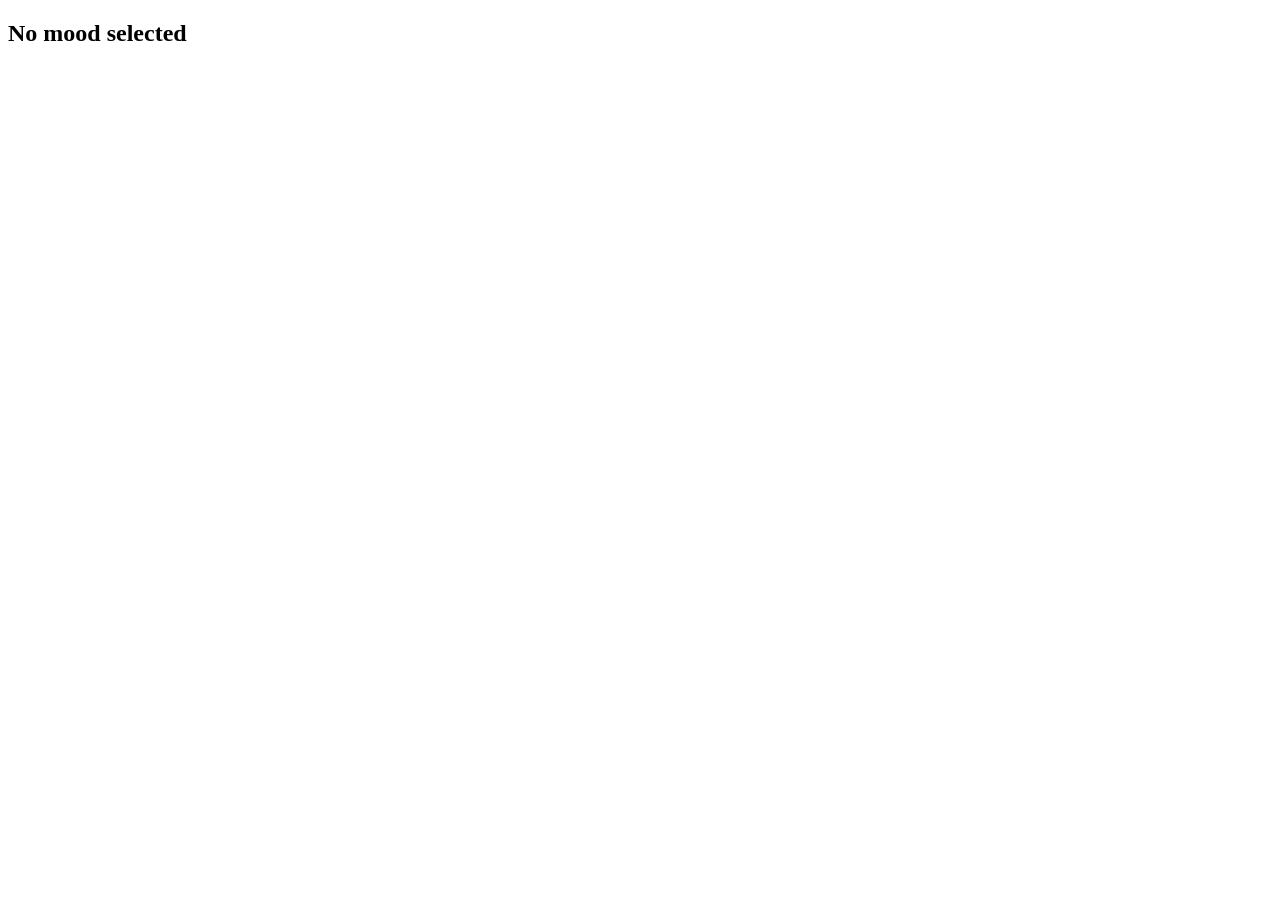
==== result.html @ b67a97ed "Add files via upload" ====
<!DOCTYPE html>
<html lang="en">
<head>
  <meta charset="UTF-8">
  <title>MonoMood Result</title>
  <link rel="stylesheet" href="style.css">
</head>
<body>

<div class="container">
  <div class="card">

    <h2 id="moodText"></h2>
    <p id="quoteText"></p>
    <p id="foodText"></p>

  </div>
</div>

<script>
  const mood = localStorage.getItem("mood");

  if (mood === "happy") {
    document.getElementById("moodText").innerText = "😊 You are feeling Happy";
    document.getElementById("quoteText").innerText =
      "Happiness is a choice. Choose it today 💛";
    document.getElementById("foodText").innerText =
      "Suggested treat: 🍫 Chocolate / 🍦 Ice Cream";
  }

  else if (mood === "sad") {
    document.getElementById("moodText").innerText = "😢 You are feeling Sad";
    document.getElementById("quoteText").innerText =
      "It's okay to feel sad. Better days are coming 🌈";
    document.getElementById("foodText").innerText =
      "Suggested treat: ☕ Tea / 🍰 Cake";
  }

  else if (mood === "stress") {
    document.getElementById("moodText").innerText = "😔 You are feeling Stressed";
    document.getElementById("quoteText").innerText =
      "Take a deep breath. You are stronger than you think 💪";
    document.getElementById("foodText").innerText =
      "Suggested treat: ☕ Green Tea / 🍪 Biscuits";
  }

  else if (mood === "love") {
    document.getElementById("moodText").innerText = "❤️ You are feeling Love";
    document.getElementById("quoteText").innerText =
      "Love makes everything beautiful 💕";
    document.getElementById("foodText").innerText =
      "Suggested treat: 🍰 Cake / 🍓 Desserts";
  }

  else {
    document.getElementById("moodText").innerText = "No mood selected";
  }
</script>

</body>
</html>
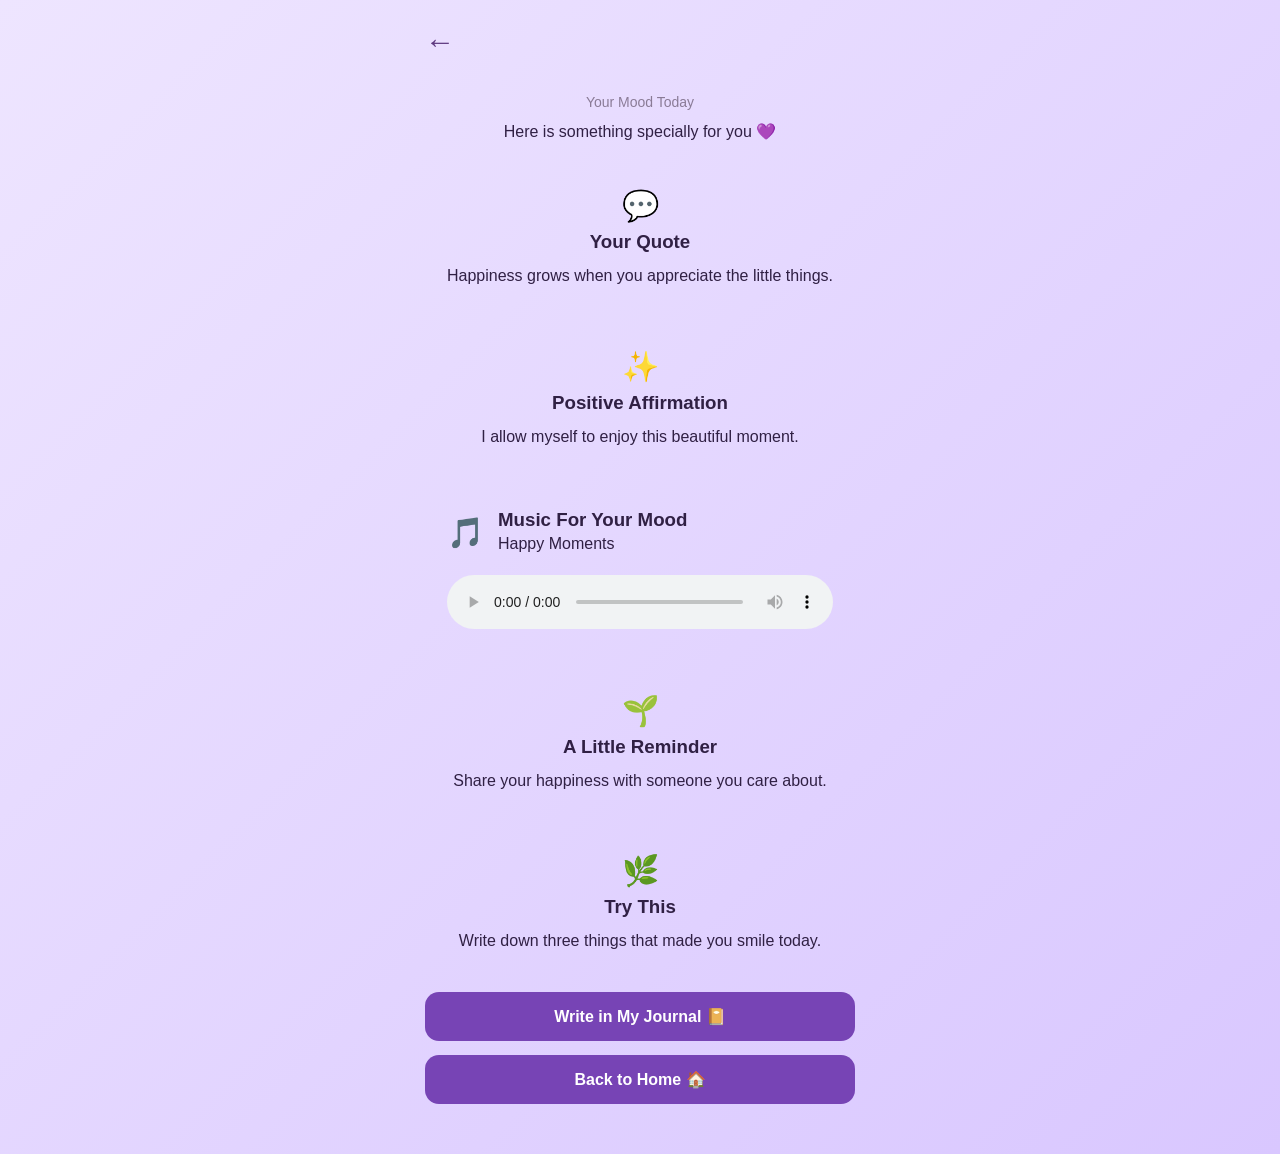
==== commit aca29232: "Add files via upload" ====
--- a/result.html
+++ b/result.html
@@ -1,61 +1,128 @@
-<!DOCTYPE html>
-<html lang="en">
-<head>
-  <meta charset="UTF-8">
-  <title>MonoMood Result</title>
-  <link rel="stylesheet" href="style.css">
-</head>
-<body>
-
-<div class="container">
-  <div class="card">
-
-    <h2 id="moodText"></h2>
-    <p id="quoteText"></p>
-    <p id="foodText"></p>
-
-  </div>
-</div>
-
-<script>
-  const mood = localStorage.getItem("mood");
-
-  if (mood === "happy") {
-    document.getElementById("moodText").innerText = "😊 You are feeling Happy";
-    document.getElementById("quoteText").innerText =
-      "Happiness is a choice. Choose it today 💛";
-    document.getElementById("foodText").innerText =
-      "Suggested treat: 🍫 Chocolate / 🍦 Ice Cream";
-  }
-
-  else if (mood === "sad") {
-    document.getElementById("moodText").innerText = "😢 You are feeling Sad";
-    document.getElementById("quoteText").innerText =
-      "It's okay to feel sad. Better days are coming 🌈";
-    document.getElementById("foodText").innerText =
-      "Suggested treat: ☕ Tea / 🍰 Cake";
-  }
-
-  else if (mood === "stress") {
-    document.getElementById("moodText").innerText = "😔 You are feeling Stressed";
-    document.getElementById("quoteText").innerText =
-      "Take a deep breath. You are stronger than you think 💪";
-    document.getElementById("foodText").innerText =
-      "Suggested treat: ☕ Green Tea / 🍪 Biscuits";
-  }
-
-  else if (mood === "love") {
-    document.getElementById("moodText").innerText = "❤️ You are feeling Love";
-    document.getElementById("quoteText").innerText =
-      "Love makes everything beautiful 💕";
-    document.getElementById("foodText").innerText =
-      "Suggested treat: 🍰 Cake / 🍓 Desserts";
-  }
-
-  else {
-    document.getElementById("moodText").innerText = "No mood selected";
-  }
-</script>
-
-</body>
+<!DOCTYPE html>
+<html lang="en">
+<head>
+    <meta charset="UTF-8">
+    <meta name="viewport" content="width=device-width, initial-scale=1.0">
+
+    <title>MonoMood | Your Mood</title>
+
+    <link rel="stylesheet" href="style.css">
+</head>
+
+<body>
+
+    <div class="result-page">
+
+        <!-- Back -->
+        <a href="mood.html" class="back-btn">←</a>
+
+        <!-- Mood Header -->
+        <div class="result-header">
+
+            <p class="small-text">Your Mood Today</p>
+
+            <div id="resultEmoji" class="result-emoji">😊</div>
+
+            <h1 id="resultMood">Happy</h1>
+
+            <p>Here is something specially for you 💜</p>
+
+        </div>
+
+
+        <!-- Quote -->
+        <div class="result-card quote-card">
+
+            <div class="card-icon">💬</div>
+
+            <h3>Your Quote</h3>
+
+            <p id="moodQuote">
+                Believe in yourself. Good things are coming your way.
+            </p>
+
+        </div>
+
+
+        <!-- Positive Affirmation -->
+        <div class="result-card">
+
+            <div class="card-icon">✨</div>
+
+            <h3>Positive Affirmation</h3>
+
+            <p id="moodAffirmation">
+                I deserve happiness, peace and good moments.
+            </p>
+
+        </div>
+
+
+        <!-- Music -->
+        <div class="result-card music-card">
+
+            <div class="music-title">
+
+                <div class="card-icon">🎵</div>
+
+                <div>
+                    <h3>Music For Your Mood</h3>
+                    <p id="musicName">Peaceful Moments</p>
+                </div>
+
+            </div>
+
+            <audio id="moodMusic" controls>
+                <source src="" type="audio/mpeg">
+                Your browser does not support audio.
+            </audio>
+
+        </div>
+
+
+        <!-- Reminder -->
+        <div class="result-card">
+
+            <div class="card-icon">🌱</div>
+
+            <h3>A Little Reminder</h3>
+
+            <p id="moodAdvice">
+                Take a moment to appreciate the little things around you.
+            </p>
+
+        </div>
+
+
+        <!-- Activity -->
+        <div class="result-card activity-card">
+
+            <div class="card-icon">🌿</div>
+
+            <h3>Try This</h3>
+
+            <p id="moodActivity">
+                Take a few minutes to enjoy something that makes you happy.
+            </p>
+
+        </div>
+
+
+        <!-- Journal Button -->
+        <button class="continue-btn" onclick="goToJournal()">
+            Write in My Journal 📔
+        </button>
+
+
+        <!-- Home Button -->
+        <button class="home-btn" onclick="goToHome()">
+            Back to Home 🏠
+        </button>
+
+    </div>
+
+
+    <script src="script.js"></script>
+
+</body>
 </html>
--- a/style.css
+++ b/style.css
@@ -0,0 +1,597 @@
+* {
+    margin: 0;
+    padding: 0;
+    box-sizing: border-box;
+}
+
+body {
+    font-family: Arial, sans-serif;
+    min-height: 100vh;
+    background: linear-gradient(135deg, #eee5ff, #d9c7ff);
+    display: flex;
+    justify-content: center;
+    align-items: center;
+    color: #302044;
+}
+
+.login-container {
+    width: 100%;
+    max-width: 430px;
+    padding: 25px;
+    text-align: center;
+}
+
+.logo {
+    display: flex;
+    justify-content: center;
+    align-items: center;
+    gap: 10px;
+    margin-bottom: 8px;
+}
+
+.logo span {
+    font-size: 35px;
+}
+
+.logo h1 {
+    font-size: 34px;
+    color: #6d3bb8;
+}
+
+.tagline {
+    color: #6e607d;
+    line-height: 1.5;
+    margin-bottom: 25px;
+}
+
+.login-card {
+    background: rgba(255, 255, 255, 0.9);
+    padding: 30px;
+    border-radius: 24px;
+    box-shadow: 0 12px 35px rgba(80, 45, 120, 0.15);
+    text-align: left;
+}
+
+.login-card h2 {
+    text-align: center;
+    margin-bottom: 8px;
+    color: #38204f;
+}
+
+.subtitle {
+    text-align: center;
+    color: #8a7b96;
+    font-size: 14px;
+    margin-bottom: 25px;
+}
+
+label {
+    display: block;
+    margin-bottom: 7px;
+    font-size: 14px;
+    font-weight: bold;
+}
+
+input {
+    width: 100%;
+    padding: 13px 15px;
+    margin-bottom: 18px;
+    border: 1px solid #ddd0eb;
+    border-radius: 12px;
+    outline: none;
+    font-size: 14px;
+    background: #faf8ff;
+}
+
+input:focus {
+    border-color: #8b5cc7;
+}
+
+button {
+    width: 100%;
+    padding: 14px;
+    border: none;
+    border-radius: 12px;
+    background: #7744b5;
+    color: white;
+    font-size: 16px;
+    font-weight: bold;
+    cursor: pointer;
+}
+
+button:hover {
+    background: #62349d;
+}
+
+.signup-text {
+    text-align: center;
+    margin-top: 20px;
+    font-size: 14px;
+    color: #7b6b88;
+}
+
+.signup-text a {
+    color: #7040ad;
+    font-weight: bold;
+    text-decoration: none;
+}
+
+.footer-text {
+    margin-top: 22px;
+    font-size: 13px;
+    color: #76667f;
+}
+/* HOME PAGE */
+
+.home-container {
+    width: 100%;
+    max-width: 700px;
+    margin: auto;
+    padding: 25px;
+    padding-bottom: 100px;
+}
+
+.home-header {
+    display: flex;
+    justify-content: space-between;
+    align-items: center;
+    margin-bottom: 25px;
+}
+
+.small-text {
+    color: #8a7b96;
+    font-size: 14px;
+    margin-bottom: 5px;
+}
+
+.home-header h1 {
+    color: #3b2450;
+    font-size: 28px;
+}
+
+.profile-icon {
+    width: 48px;
+    height: 48px;
+    background: #eadfff;
+    border-radius: 50%;
+    display: flex;
+    align-items: center;
+    justify-content: center;
+    font-size: 23px;
+}
+
+.mood-card {
+    background: linear-gradient(135deg, #8054bd, #a47bd1);
+    color: white;
+    padding: 35px 25px;
+    border-radius: 25px;
+    text-align: center;
+    box-shadow: 0 12px 30px rgba(80, 45, 120, 0.18);
+}
+
+.mood-icon {
+    font-size: 45px;
+}
+
+.mood-card h2 {
+    margin: 15px 0 10px;
+    font-size: 25px;
+}
+
+.mood-card p {
+    margin-bottom: 22px;
+    opacity: 0.9;
+}
+
+.mood-card button {
+    width: auto;
+    padding: 13px 25px;
+    background: white;
+    color: #7040ad;
+}
+
+.section {
+    margin-top: 28px;
+}
+
+.section h3 {
+    margin-bottom: 13px;
+    color: #3b2450;
+}
+
+.affirmation-card {
+    background: white;
+    padding: 22px;
+    border-radius: 18px;
+    box-shadow: 0 8px 25px rgba(70, 40, 100, 0.08);
+}
+
+.affirmation-card p {
+    color: #6f6079;
+    line-height: 1.6;
+    font-style: italic;
+}
+
+.quick-grid {
+    display: grid;
+    grid-template-columns: repeat(2, 1fr);
+    gap: 15px;
+}
+
+.quick-card {
+    background: white;
+    padding: 20px;
+    border-radius: 18px;
+    text-align: center;
+    cursor: pointer;
+    box-shadow: 0 7px 20px rgba(70, 40, 100, 0.08);
+}
+
+.quick-card span {
+    font-size: 30px;
+}
+
+.quick-card p {
+    margin-top: 8px;
+    color: #5e4c69;
+}
+
+.bottom-nav {
+    position: fixed;
+    bottom: 15px;
+    left: 50%;
+    transform: translateX(-50%);
+    width: calc(100% - 30px);
+    max-width: 650px;
+    background: white;
+    padding: 12px;
+    border-radius: 20px;
+    display: flex;
+    justify-content: space-around;
+    box-shadow: 0 8px 30px rgba(60, 30, 90, 0.15);
+}
+
+.nav-item {
+    text-align: center;
+    color: #8b7b95;
+    cursor: pointer;
+}
+
+.nav-item span {
+    font-size: 21px;
+}
+
+.nav-item p {
+    font-size: 11px;
+    margin-top: 3px;
+}
+
+.nav-item.active {
+    color: #7040ad;
+}
+/* MOOD PAGE */
+
+.mood-page {
+    width: 100%;
+    max-width: 800px;
+    margin: auto;
+    padding: 30px 25px;
+    min-height: 100vh;
+}
+
+.mood-header {
+    display: flex;
+    align-items: center;
+    gap: 18px;
+    margin-bottom: 25px;
+}
+
+.back-btn {
+    text-decoration: none;
+    color: #5f3a80;
+    font-size: 30px;
+}
+
+.mood-header h1 {
+    color: #38204f;
+    font-size: 28px;
+    margin-top: 3px;
+}
+
+.mood-intro {
+    background: #f5efff;
+    padding: 18px;
+    border-radius: 18px;
+    display: flex;
+    align-items: center;
+    gap: 12px;
+    margin-bottom: 25px;
+}
+
+.mood-intro span {
+    font-size: 30px;
+}
+
+.mood-intro p {
+    color: #71627c;
+    line-height: 1.5;
+}
+
+.mood-grid {
+    display: grid;
+    grid-template-columns: repeat(2, 1fr);
+    gap: 16px;
+}
+
+.mood-option {
+    background: white;
+    padding: 24px 15px;
+    border-radius: 22px;
+    text-align: center;
+    cursor: pointer;
+    border: 2px solid transparent;
+    box-shadow: 0 8px 22px rgba(70, 40, 100, 0.08);
+    transition: 0.25s;
+}
+
+.mood-option:hover {
+    transform: translateY(-5px);
+    border-color: #b08bd6;
+    box-shadow: 0 12px 28px rgba(70, 40, 100, 0.14);
+}
+
+.mood-option span {
+    font-size: 42px;
+}
+
+.mood-option h3 {
+    margin-top: 10px;
+    color: #443052;
+}
+
+.mood-option p {
+    margin-top: 5px;
+    font-size: 13px;
+    color: #8b7b95;
+}
+
+.mood-footer {
+    text-align: center;
+    margin-top: 25px;
+    color: #81718d;
+    font-size: 13px;
+}
+/* RESULT PAGE - CLEAN LAYOUT */
+
+.result-page {
+    max-width: 520px;
+    margin: 0 auto;
+    padding: 25px 18px 40px;
+}
+
+.result-header {
+    text-align: center;
+    margin: 35px 0 25px;
+}
+
+.result-emoji {
+    font-size: 70px;
+    margin: 12px 0;
+}
+
+.result-header h1 {
+    margin: 5px 0;
+    font-size: 32px;
+}
+
+.result-header p {
+    margin: 8px 0;
+}
+
+.result-card {
+    width: 100%;
+    box-sizing: border-box;
+    margin: 16px 0;
+    padding: 22px;
+    border-radius: 20px;
+    text-align: center;
+}
+
+.result-card h3 {
+    margin: 8px 0 10px;
+}
+
+.result-card p {
+    line-height: 1.6;
+    margin: 0;
+}
+
+.card-icon {
+    font-size: 30px;
+    margin-bottom: 5px;
+}
+
+.music-card {
+    text-align: left;
+}
+
+.music-title {
+    display: flex;
+    align-items: center;
+    gap: 14px;
+}
+
+.music-title .card-icon {
+    margin: 0;
+}
+
+.music-title h3,
+.music-title p {
+    margin: 0;
+}
+
+.music-card audio {
+    width: 100%;
+    margin-top: 18px;
+}
+
+.continue-btn,
+.home-btn {
+    width: 100%;
+    display: block;
+    margin-top: 14px;
+    padding: 15px 20px;
+    border-radius: 14px;
+    cursor: pointer;
+    font-size: 16px;
+}
+
+.home-btn {
+    margin-bottom: 10px;
+}
+
+.back-btn {
+    display: inline-flex;
+    align-items: center;
+    justify-content: center;
+}
+/* JOURNAL PAGE */
+
+.journal-page {
+    max-width: 520px;
+    margin: 0 auto;
+    padding: 25px 18px 40px;
+}
+
+.journal-header {
+    text-align: center;
+    margin: 35px 0 25px;
+}
+
+.journal-icon {
+    font-size: 55px;
+    margin-bottom: 10px;
+}
+
+.journal-header h1 {
+    margin: 8px 0;
+}
+
+.journal-header p {
+    line-height: 1.5;
+}
+
+.journal-card {
+    padding: 22px;
+    margin: 16px 0;
+    border-radius: 20px;
+}
+
+.journal-card h3 {
+    margin-top: 0;
+}
+
+.today-mood {
+    display: flex;
+    align-items: center;
+    gap: 12px;
+    font-size: 20px;
+}
+
+.today-mood span {
+    font-size: 35px;
+}
+
+.journal-card label {
+    display: block;
+    font-weight: 600;
+    margin-bottom: 12px;
+}
+
+#journalText {
+    width: 100%;
+    min-height: 180px;
+    box-sizing: border-box;
+    padding: 15px;
+    border-radius: 14px;
+    resize: vertical;
+    font-family: inherit;
+    font-size: 15px;
+}
+
+.save-journal-btn {
+    width: 100%;
+    margin-top: 15px;
+    padding: 15px;
+    border: none;
+    border-radius: 14px;
+    cursor: pointer;
+    font-size: 16px;
+}
+.history-btn {
+    width: 100%;
+    margin-top: 12px;
+    padding: 15px;
+    border: none;
+    border-radius: 14px;
+    cursor: pointer;
+    font-size: 16px;
+}
+
+.journal-date {
+    font-size: 13px;
+    opacity: 0.7;
+    margin-top: 8px;
+}
+
+.journal-content {
+    margin-top: 15px;
+    line-height: 1.7;
+    white-space: pre-wrap;
+}
+.history-btn {
+    display: block;
+    width: 90%;
+    max-width: 400px;
+    margin: 15px auto 0;
+    padding: 14px 20px;
+    border: none;
+    border-radius: 14px;
+    cursor: pointer;
+    font-size: 16px;
+    text-align: center;
+    box-sizing: border-box;
+}
+/* FINAL JOURNAL BUTTON LAYOUT */
+
+.journal-buttons {
+    width: 90%;
+    max-width: 420px;
+    margin: 20px auto 40px;
+    text-align: center;
+}
+
+.journal-buttons button {
+    display: block;
+    width: 100%;
+    margin: 14px 0;
+    box-sizing: border-box;
+}
+
+.history-btn {
+    padding: 15px 20px;
+    border: none;
+    border-radius: 14px;
+    cursor: pointer;
+    font-size: 16px;
+    text-align: center;
+}
+
+.journal-buttons .home-btn {
+    margin-top: 14px;
+}
+
+#saveMessage {
+    text-align: center;
+    margin-top: 12px;
+}
